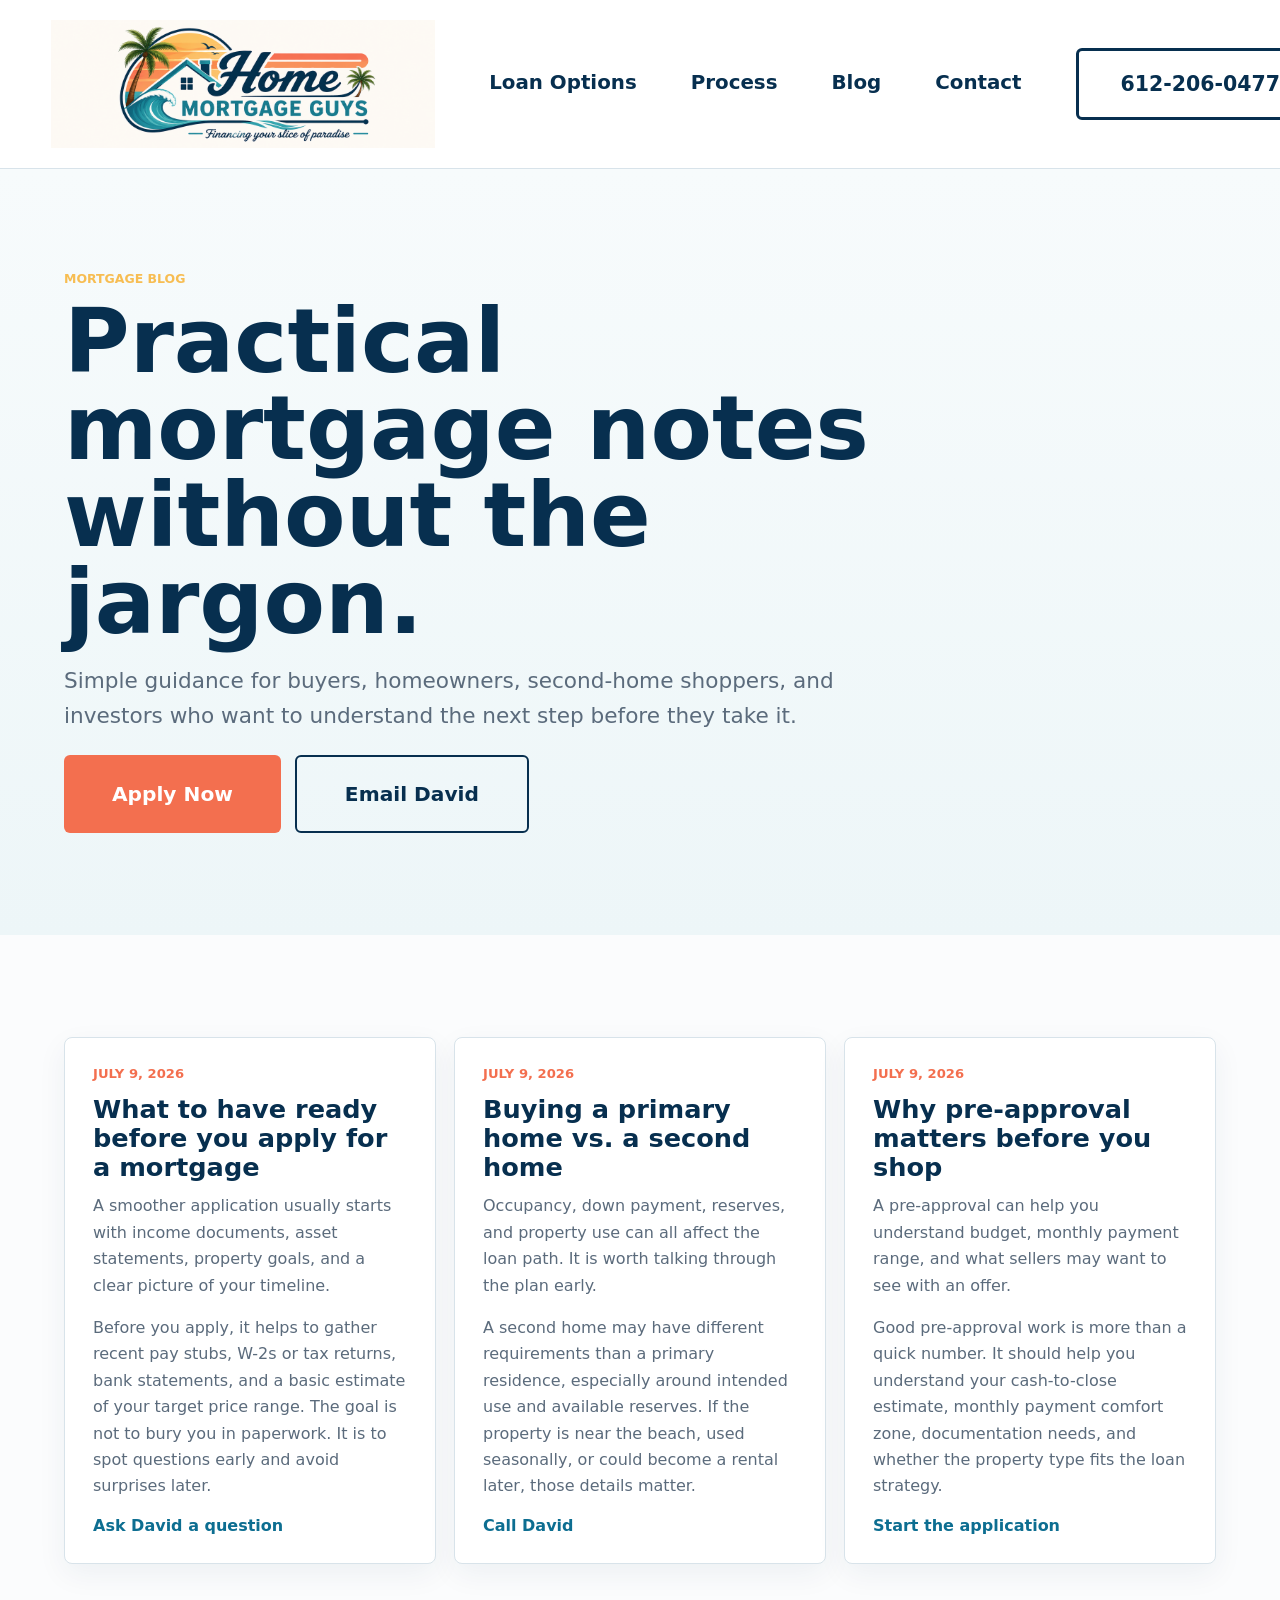
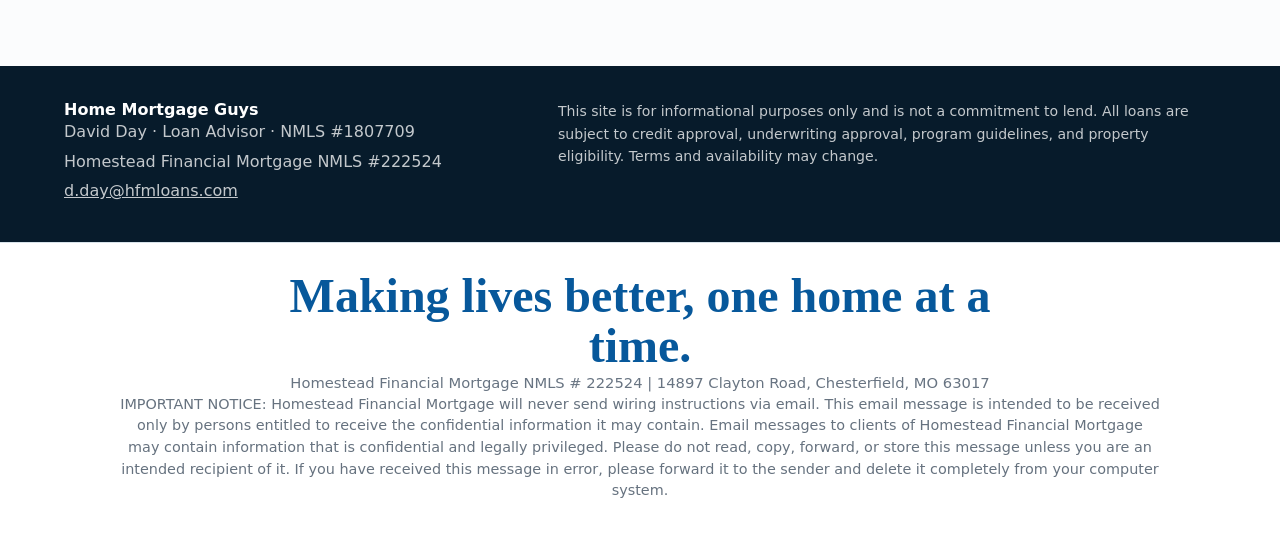
==== blog/index.html @ ededc148 "Move blog to separate page and enlarge header controls" ====
<!doctype html>
<html lang="en">
<head>
  <meta charset="utf-8">
  <meta name="viewport" content="width=device-width, initial-scale=1">
  <title>Mortgage Blog | Home Mortgage Guys</title>
  <meta name="description" content="Mortgage tips and updates from David Day, Loan Advisor NMLS #1807709 with Home Mortgage Guys.">
  <link rel="canonical" href="https://homemortgageguys.com/blog/">
  <meta property="og:title" content="Mortgage Blog | Home Mortgage Guys">
  <meta property="og:description" content="Practical mortgage notes for buyers, homeowners, second-home shoppers, and investors.">
  <meta property="og:type" content="website">
  <meta property="og:url" content="https://homemortgageguys.com/blog/">
  <meta property="og:image" content="https://homemortgageguys.com/assets/home-mortgage-guys-logo.png">
  <link rel="icon" href="/assets/home-mortgage-guys-logo.png">
  <link rel="stylesheet" href="/styles.css">
</head>
<body>
  <header class="site-header">
    <a class="brand" href="/" aria-label="Home Mortgage Guys home">
      <img src="/assets/home-mortgage-guys-logo.png" alt="Home Mortgage Guys">
    </a>
    <nav class="nav" aria-label="Primary navigation">
      <a href="/#loan-options">Loan Options</a>
      <a href="/#process">Process</a>
      <a href="/blog/">Blog</a>
      <a href="/#contact">Contact</a>
    </nav>
    <a class="header-call" href="tel:+16122060477" aria-label="Call David Day at 612-206-0477">612-206-0477</a>
  </header>

  <main>
    <section class="page-hero">
      <p class="eyebrow">Mortgage Blog</p>
      <h1>Practical mortgage notes without the jargon.</h1>
      <p>Simple guidance for buyers, homeowners, second-home shoppers, and investors who want to understand the next step before they take it.</p>
      <div class="hero-actions">
        <a class="button primary" href="https://homesteadfinancial.com/apply/?nmls=1807709">Apply Now</a>
        <a class="button secondary dark" href="mailto:d.day@hfmloans.com">Email David</a>
      </div>
    </section>

    <section class="section blog-section">
      <div class="blog-grid">
        <article class="blog-card">
          <p class="blog-date">July 9, 2026</p>
          <h2>What to have ready before you apply for a mortgage</h2>
          <p>A smoother application usually starts with income documents, asset statements, property goals, and a clear picture of your timeline.</p>
          <p>Before you apply, it helps to gather recent pay stubs, W-2s or tax returns, bank statements, and a basic estimate of your target price range. The goal is not to bury you in paperwork. It is to spot questions early and avoid surprises later.</p>
          <a href="mailto:d.day@hfmloans.com">Ask David a question</a>
        </article>
        <article class="blog-card">
          <p class="blog-date">July 9, 2026</p>
          <h2>Buying a primary home vs. a second home</h2>
          <p>Occupancy, down payment, reserves, and property use can all affect the loan path. It is worth talking through the plan early.</p>
          <p>A second home may have different requirements than a primary residence, especially around intended use and available reserves. If the property is near the beach, used seasonally, or could become a rental later, those details matter.</p>
          <a href="tel:+16122060477">Call David</a>
        </article>
        <article class="blog-card">
          <p class="blog-date">July 9, 2026</p>
          <h2>Why pre-approval matters before you shop</h2>
          <p>A pre-approval can help you understand budget, monthly payment range, and what sellers may want to see with an offer.</p>
          <p>Good pre-approval work is more than a quick number. It should help you understand your cash-to-close estimate, monthly payment comfort zone, documentation needs, and whether the property type fits the loan strategy.</p>
          <a href="https://homesteadfinancial.com/apply/?nmls=1807709">Start the application</a>
        </article>
      </div>
    </section>
  </main>

  <footer class="site-footer">
    <div>
      <strong>Home Mortgage Guys</strong>
      <p>David Day &middot; Loan Advisor &middot; NMLS #1807709</p>
      <p>Homestead Financial Mortgage NMLS #222524</p>
      <p><a href="mailto:d.day@hfmloans.com">d.day@hfmloans.com</a></p>
    </div>
    <p class="fine-print">
      This site is for informational purposes only and is not a commitment to lend. All loans are subject to credit approval, underwriting approval, program guidelines, and property eligibility. Terms and availability may change.
    </p>
  </footer>

  <section class="compliance-footer" aria-label="Homestead Financial Mortgage disclosure">
    <p class="tagline">Making lives better, one home at a time.</p>
    <p class="company-line">
      Homestead Financial Mortgage NMLS # 222524 | 14897 Clayton Road, Chesterfield, MO 63017
    </p>
    <p class="important-notice">
      IMPORTANT NOTICE: Homestead Financial Mortgage will never send wiring instructions via email. This email message is intended to be received only by persons entitled to receive the confidential information it may contain. Email messages to clients of Homestead Financial Mortgage may contain information that is confidential and legally privileged. Please do not read, copy, forward, or store this message unless you are an intended recipient of it. If you have received this message in error, please forward it to the sender and delete it completely from your computer system.
    </p>
  </section>
</body>
</html>
---- styles.css ----
:root {
  --navy: #072f4f;
  --blue: #0d6e91;
  --teal: #1598a6;
  --coral: #f36f4f;
  --gold: #f7bd52;
  --ink: #172231;
  --muted: #5b6b7c;
  --sand: #f8f4ec;
  --white: #ffffff;
  --line: #d8e3ea;
  --shadow: 0 20px 50px rgba(7, 47, 79, 0.15);
}

* {
  box-sizing: border-box;
}

html {
  scroll-behavior: smooth;
}

body {
  margin: 0;
  font-family: Inter, ui-sans-serif, system-ui, -apple-system, BlinkMacSystemFont, "Segoe UI", sans-serif;
  color: var(--ink);
  background: var(--white);
}

a {
  color: inherit;
}

.site-header {
  position: sticky;
  top: 0;
  z-index: 20;
  display: grid;
  grid-template-columns: auto 1fr auto;
  align-items: center;
  gap: 34px;
  padding: 20px clamp(18px, 4vw, 56px);
  background: rgba(255, 255, 255, 0.94);
  border-bottom: 1px solid var(--line);
  backdrop-filter: blur(14px);
}

.brand img {
  display: block;
  width: clamp(230px, 30vw, 430px);
  height: auto;
}

.nav {
  display: flex;
  justify-content: center;
  gap: 14px;
  color: var(--navy);
  font-weight: 900;
  font-size: 1.24rem;
}

.nav a,
.header-call {
  text-decoration: none;
}

.nav a {
  display: inline-flex;
  min-height: 56px;
  align-items: center;
  justify-content: center;
  padding: 0 20px;
  border-bottom: 3px solid transparent;
  white-space: nowrap;
}

.header-call {
  display: inline-flex;
  align-items: center;
  justify-content: center;
  min-height: 72px;
  padding: 0 42px;
  border: 3px solid var(--navy);
  border-radius: 6px;
  color: var(--navy);
  font-weight: 900;
  font-size: 1.28rem;
  white-space: nowrap;
}

.hero {
  min-height: 78vh;
  display: flex;
  align-items: center;
  padding: clamp(48px, 8vw, 96px) clamp(18px, 5vw, 72px);
  background:
    linear-gradient(100deg, rgba(7, 47, 79, 0.94), rgba(13, 110, 145, 0.82)),
    url("/assets/home-mortgage-guys-logo.png") center 12% / min(1050px, 96vw) auto no-repeat;
  color: var(--white);
  position: relative;
  overflow: hidden;
}

.hero::after {
  content: "";
  position: absolute;
  inset: auto 0 0;
  height: 14px;
  background: linear-gradient(90deg, var(--teal), var(--gold), var(--coral));
}

.hero-inner {
  width: min(960px, 100%);
  position: relative;
  z-index: 1;
}

.hero-logo {
  display: block;
  width: min(640px, 96%);
  height: auto;
  margin: 0 0 34px;
  padding: 14px 18px;
  background: rgba(255, 255, 255, 0.94);
  border-radius: 8px;
  box-shadow: var(--shadow);
}

.eyebrow {
  margin: 0 0 12px;
  color: var(--gold);
  font-size: 0.78rem;
  font-weight: 900;
  letter-spacing: 0;
  text-transform: uppercase;
}

h1,
h2,
h3,
p {
  margin-top: 0;
}

h1 {
  max-width: 940px;
  margin-bottom: 18px;
  font-size: clamp(2.4rem, 7vw, 5.8rem);
  line-height: 0.97;
  letter-spacing: 0;
}

.hero-copy {
  max-width: 720px;
  margin-bottom: 30px;
  color: rgba(255, 255, 255, 0.9);
  font-size: clamp(1.1rem, 2vw, 1.35rem);
  line-height: 1.55;
}

.hero-actions {
  display: flex;
  flex-wrap: wrap;
  gap: 14px;
}

.button {
  display: inline-flex;
  align-items: center;
  justify-content: center;
  min-height: 78px;
  padding: 0 48px;
  border-radius: 6px;
  text-decoration: none;
  font-weight: 900;
  font-size: 1.26rem;
}

.button.primary {
  background: var(--coral);
  color: var(--white);
}

.button.secondary {
  border: 2px solid rgba(255, 255, 255, 0.78);
  color: var(--white);
}

.button.secondary.light {
  border-color: var(--white);
  color: var(--white);
}

.button.secondary.dark {
  border: 2px solid var(--navy);
  color: var(--navy);
}

.trust-strip {
  display: grid;
  grid-template-columns: repeat(4, minmax(0, 1fr));
  gap: 1px;
  background: var(--line);
  border-bottom: 1px solid var(--line);
}

.trust-strip div {
  padding: 22px clamp(18px, 3vw, 36px);
  background: var(--sand);
}

.label {
  display: block;
  margin-bottom: 4px;
  color: var(--muted);
  font-size: 0.78rem;
  font-weight: 800;
  text-transform: uppercase;
}

.trust-strip strong {
  color: var(--navy);
  font-size: 1.05rem;
}

.section {
  padding: clamp(58px, 8vw, 104px) clamp(18px, 5vw, 72px);
}

.page-hero {
  padding: clamp(58px, 8vw, 112px) clamp(18px, 5vw, 72px);
  background: linear-gradient(180deg, #f7fbfc, #edf6f8);
}

.page-hero h1 {
  max-width: 960px;
  margin-bottom: 18px;
  color: var(--navy);
}

.page-hero p:not(.eyebrow) {
  max-width: 780px;
  color: var(--muted);
  font-size: clamp(1.1rem, 2vw, 1.35rem);
  line-height: 1.6;
}

.section-heading {
  max-width: 760px;
  margin-bottom: 34px;
}

.section-heading h2,
.feature-band h2,
.cta-section h2 {
  margin-bottom: 14px;
  color: var(--navy);
  font-size: clamp(2rem, 4vw, 3.4rem);
  line-height: 1.05;
  letter-spacing: 0;
}

.section-heading p:not(.eyebrow) {
  color: var(--muted);
  font-size: 1.08rem;
  line-height: 1.65;
}

.option-grid {
  display: grid;
  grid-template-columns: repeat(3, minmax(0, 1fr));
  gap: 18px;
}

.option-card {
  min-height: 190px;
  padding: 26px;
  border: 1px solid var(--line);
  border-radius: 8px;
  background: var(--white);
  box-shadow: 0 10px 30px rgba(7, 47, 79, 0.06);
}

.option-card h3 {
  margin-bottom: 10px;
  color: var(--blue);
  font-size: 1.25rem;
}

.option-card p,
.process-list p,
.feature-list p,
.cta-section p,
.fine-print,
.site-footer p {
  color: var(--muted);
  line-height: 1.6;
}

.process-section {
  background: linear-gradient(180deg, #f7fbfc, #eef7f8);
}

.process-list {
  display: grid;
  grid-template-columns: repeat(3, minmax(0, 1fr));
  gap: 18px;
  padding: 0;
  margin: 0;
  list-style: none;
}

.process-list li {
  display: grid;
  grid-template-columns: 56px 1fr;
  gap: 16px;
  padding: 26px;
  background: var(--white);
  border: 1px solid var(--line);
  border-radius: 8px;
}

.process-list span {
  display: inline-flex;
  width: 48px;
  height: 48px;
  align-items: center;
  justify-content: center;
  background: var(--navy);
  color: var(--white);
  border-radius: 50%;
  font-weight: 900;
}

.process-list h3 {
  margin-bottom: 8px;
  color: var(--navy);
}

.feature-band {
  display: grid;
  grid-template-columns: minmax(260px, 0.85fr) minmax(320px, 1fr);
  gap: clamp(30px, 6vw, 72px);
  align-items: start;
  background: var(--navy);
}

.feature-band h2 {
  color: var(--white);
}

.feature-list {
  display: grid;
  gap: 12px;
}

.feature-list p {
  margin: 0;
  padding: 18px 20px;
  color: var(--white);
  background: rgba(255, 255, 255, 0.1);
  border-left: 4px solid var(--gold);
  border-radius: 6px;
  font-weight: 700;
}

.blog-section {
  background: #fbfcfd;
}

.blog-grid {
  display: grid;
  grid-template-columns: repeat(3, minmax(0, 1fr));
  gap: 18px;
}

.blog-card {
  display: flex;
  min-height: 310px;
  flex-direction: column;
  padding: 28px;
  background: var(--white);
  border: 1px solid var(--line);
  border-radius: 8px;
  box-shadow: 0 10px 30px rgba(7, 47, 79, 0.06);
}

.blog-date {
  margin-bottom: 14px;
  color: var(--coral);
  font-size: 0.82rem;
  font-weight: 900;
  text-transform: uppercase;
}

.blog-card h3 {
  margin-bottom: 12px;
  color: var(--navy);
  font-size: 1.35rem;
  line-height: 1.18;
}

.blog-card h2 {
  margin-bottom: 12px;
  color: var(--navy);
  font-size: clamp(1.45rem, 2vw, 2rem);
  line-height: 1.12;
}

.blog-card p:not(.blog-date) {
  color: var(--muted);
  line-height: 1.65;
}

.blog-card a {
  margin-top: auto;
  color: var(--blue);
  font-weight: 900;
  text-decoration: none;
}

.cta-section {
  padding: clamp(64px, 9vw, 112px) clamp(18px, 5vw, 72px);
  background: linear-gradient(135deg, var(--teal), var(--blue));
  color: var(--white);
}

.cta-content {
  max-width: 780px;
}

.cta-section h2 {
  color: var(--white);
}

.cta-section p {
  max-width: 700px;
  color: rgba(255, 255, 255, 0.92);
  font-size: 1.08rem;
}

.cta-section p a {
  font-weight: 900;
}

.site-footer {
  display: grid;
  grid-template-columns: 1fr 1.4fr;
  gap: 24px;
  padding: 34px clamp(18px, 5vw, 72px);
  background: #071b2b;
  color: var(--white);
}

.site-footer p {
  margin-bottom: 4px;
  color: rgba(255, 255, 255, 0.76);
}

.fine-print {
  font-size: 0.88rem;
}

.compliance-footer {
  padding: 28px clamp(18px, 5vw, 72px) 34px;
  text-align: center;
  background: var(--white);
  border-top: 1px solid var(--line);
}

.compliance-footer p {
  margin: 0 auto;
}

.tagline {
  max-width: 780px;
  color: #07589b;
  font-family: "Brush Script MT", "Segoe Script", cursive;
  font-size: clamp(2rem, 4vw, 3rem);
  font-weight: 700;
  line-height: 1.05;
}

.company-line {
  max-width: 860px;
  margin-top: 22px;
  color: #687482;
  font-size: 0.92rem;
  line-height: 1.5;
}

.important-notice {
  max-width: 1040px;
  margin-top: 18px;
  color: #66727f;
  font-size: 0.9rem;
  line-height: 1.5;
}

@media (max-width: 900px) {
  .site-header {
    grid-template-columns: 1fr;
    gap: 12px;
  }

  .nav {
    order: 3;
    justify-content: flex-start;
    overflow-x: auto;
    padding-bottom: 2px;
  }

  .header-call {
    width: fit-content;
  }

  .hero {
    min-height: auto;
    background:
      linear-gradient(100deg, rgba(7, 47, 79, 0.95), rgba(13, 110, 145, 0.86)),
      url("/assets/home-mortgage-guys-logo.png") center 6% / 760px auto no-repeat;
  }

  .trust-strip,
  .option-grid,
  .process-list,
  .blog-grid,
  .feature-band,
  .site-footer {
    grid-template-columns: 1fr;
  }
}

@media (max-width: 560px) {
  .nav {
    gap: 18px;
    font-size: 0.9rem;
  }

  .hero-logo {
    margin-bottom: 28px;
  }

  .button {
    width: 100%;
  }
}
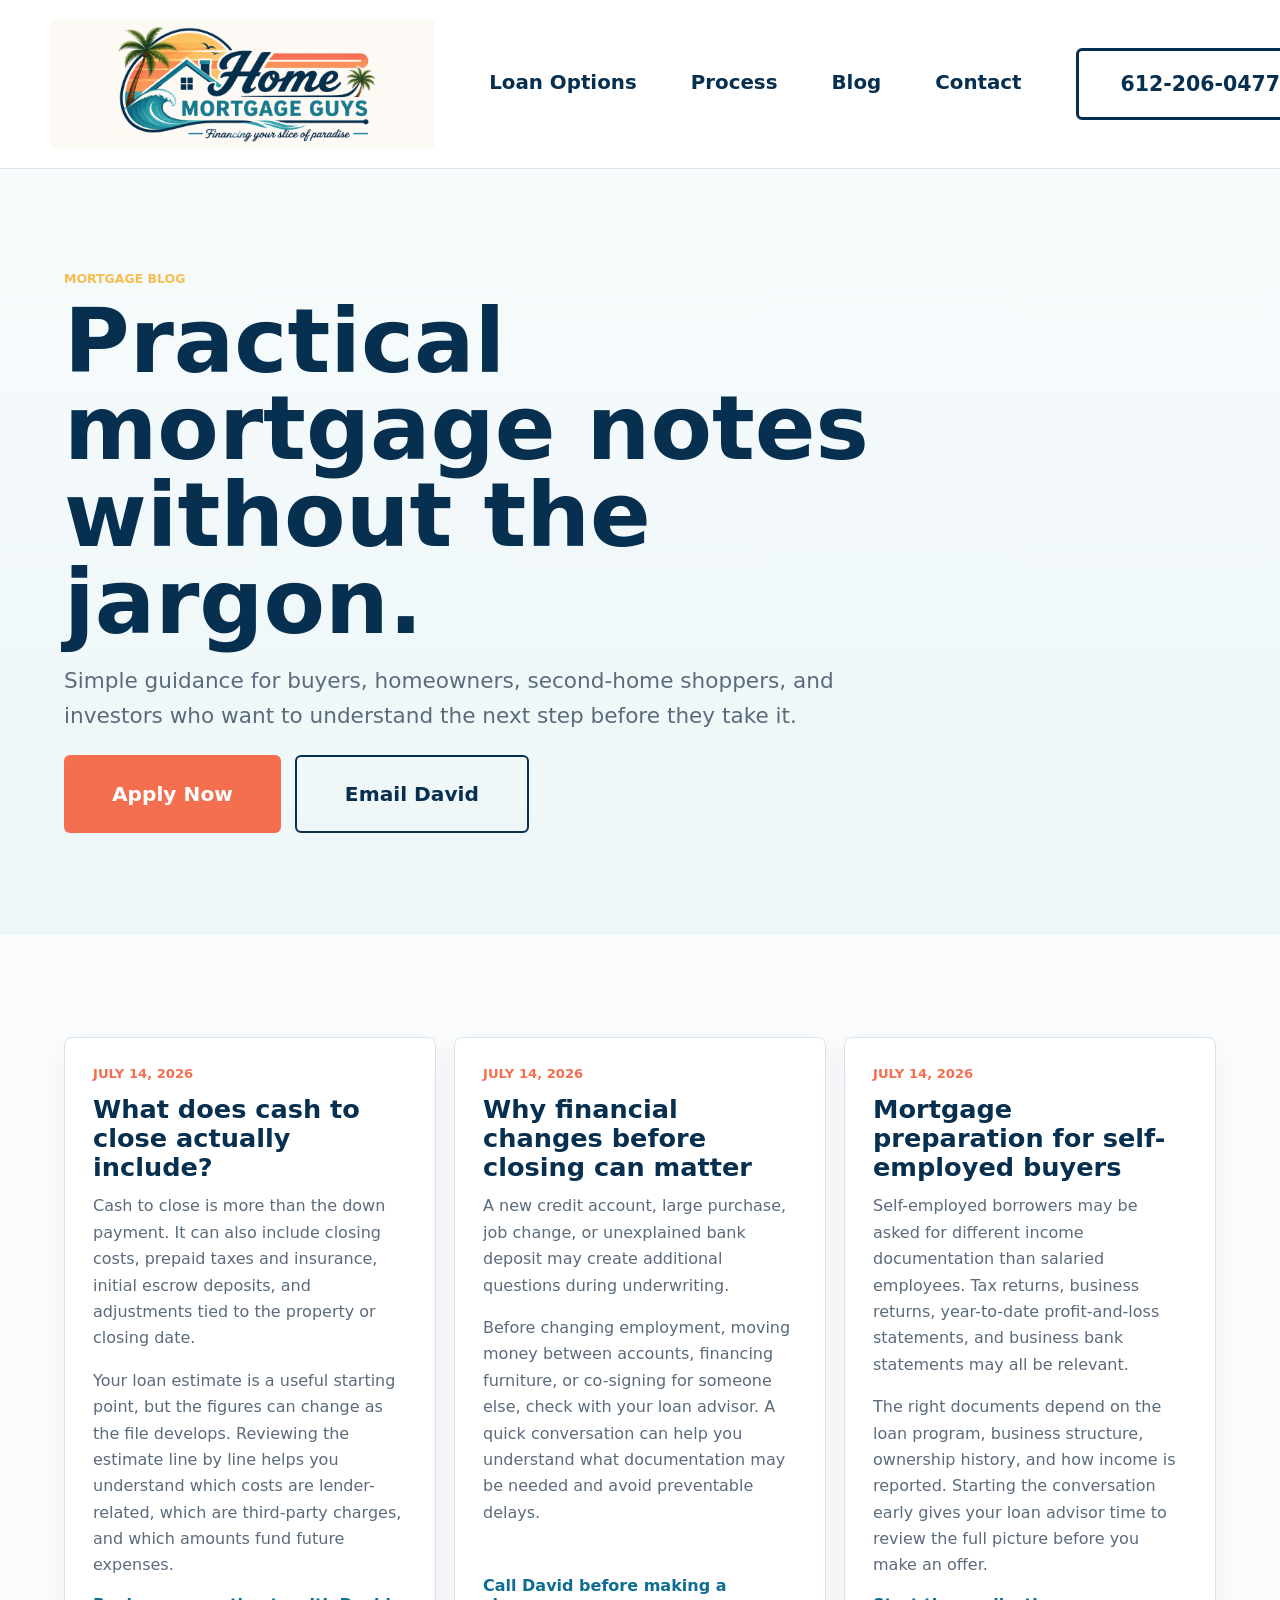
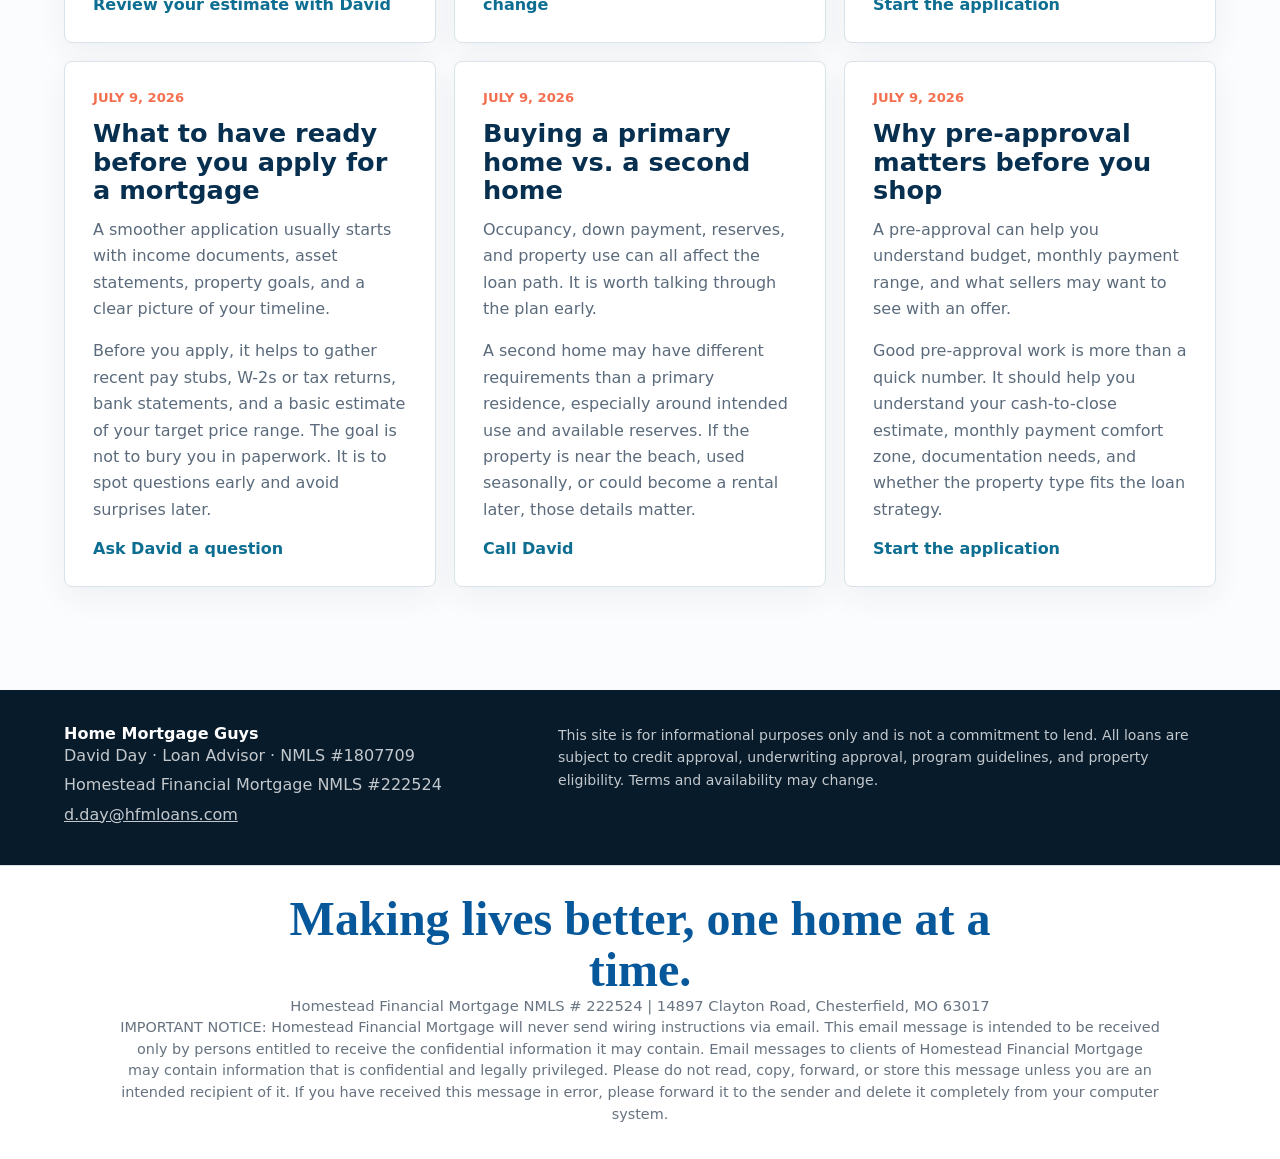
==== commit bde199f6: "Add July 14 mortgage blog updates" ====
--- a/blog/index.html
+++ b/blog/index.html
@@ -41,6 +41,27 @@
 
     <section class="section blog-section">
       <div class="blog-grid">
+        <article class="blog-card">
+          <p class="blog-date">July 14, 2026</p>
+          <h2>What does cash to close actually include?</h2>
+          <p>Cash to close is more than the down payment. It can also include closing costs, prepaid taxes and insurance, initial escrow deposits, and adjustments tied to the property or closing date.</p>
+          <p>Your loan estimate is a useful starting point, but the figures can change as the file develops. Reviewing the estimate line by line helps you understand which costs are lender-related, which are third-party charges, and which amounts fund future expenses.</p>
+          <a href="mailto:d.day@hfmloans.com">Review your estimate with David</a>
+        </article>
+        <article class="blog-card">
+          <p class="blog-date">July 14, 2026</p>
+          <h2>Why financial changes before closing can matter</h2>
+          <p>A new credit account, large purchase, job change, or unexplained bank deposit may create additional questions during underwriting.</p>
+          <p>Before changing employment, moving money between accounts, financing furniture, or co-signing for someone else, check with your loan advisor. A quick conversation can help you understand what documentation may be needed and avoid preventable delays.</p>
+          <a href="tel:+16122060477">Call David before making a change</a>
+        </article>
+        <article class="blog-card">
+          <p class="blog-date">July 14, 2026</p>
+          <h2>Mortgage preparation for self-employed buyers</h2>
+          <p>Self-employed borrowers may be asked for different income documentation than salaried employees. Tax returns, business returns, year-to-date profit-and-loss statements, and business bank statements may all be relevant.</p>
+          <p>The right documents depend on the loan program, business structure, ownership history, and how income is reported. Starting the conversation early gives your loan advisor time to review the full picture before you make an offer.</p>
+          <a href="https://homesteadfinancial.com/apply/?nmls=1807709">Start the application</a>
+        </article>
         <article class="blog-card">
           <p class="blog-date">July 9, 2026</p>
           <h2>What to have ready before you apply for a mortgage</h2>
--- a/styles.css
+++ b/styles.css
@@ -502,24 +502,67 @@
   .site-header {
     grid-template-columns: 1fr;
     gap: 12px;
+    padding: 14px clamp(16px, 5vw, 28px);
+  }
+
+  .brand {
+    justify-self: center;
+  }
+
+  .brand img {
+    width: min(420px, 84vw);
   }
 
   .nav {
     order: 3;
-    justify-content: flex-start;
-    overflow-x: auto;
-    padding-bottom: 2px;
+    justify-content: center;
+    flex-wrap: wrap;
+    gap: 8px;
+    width: 100%;
+    overflow: visible;
+    padding-bottom: 0;
+    font-size: 0.98rem;
+  }
+
+  .nav a {
+    min-height: 42px;
+    padding: 0 12px;
   }
 
   .header-call {
-    width: fit-content;
+    width: min(360px, 100%);
+    min-height: 58px;
+    justify-self: center;
+    padding: 0 24px;
+    font-size: 1.12rem;
   }
 
   .hero {
     min-height: auto;
+    padding: 34px clamp(16px, 5vw, 32px) 42px;
     background:
-      linear-gradient(100deg, rgba(7, 47, 79, 0.95), rgba(13, 110, 145, 0.86)),
-      url("/assets/home-mortgage-guys-logo.png") center 6% / 760px auto no-repeat;
+      linear-gradient(135deg, rgba(7, 47, 79, 0.98), rgba(13, 110, 145, 0.92));
+  }
+
+  .hero-logo {
+    width: min(340px, 100%);
+    margin: 0 auto 22px;
+    padding: 10px 12px;
+  }
+
+  h1 {
+    font-size: clamp(2.2rem, 8vw, 3.8rem);
+    line-height: 1.02;
+  }
+
+  .hero-copy {
+    font-size: 1.05rem;
+  }
+
+  .button {
+    min-height: 62px;
+    padding: 0 28px;
+    font-size: 1.08rem;
   }
 
   .trust-strip,
@@ -533,16 +576,78 @@
 }
 
 @media (max-width: 560px) {
+  .site-header {
+    position: static;
+    padding: 12px 16px 14px;
+    gap: 10px;
+  }
+
+  .brand img {
+    width: min(360px, 92vw);
+  }
+
+  .header-call {
+    width: 100%;
+    min-height: 48px;
+    font-size: 1rem;
+  }
+
   .nav {
-    gap: 18px;
-    font-size: 0.9rem;
+    display: grid;
+    grid-template-columns: repeat(4, minmax(0, 1fr));
+    gap: 6px;
+    font-size: 0.78rem;
+  }
+
+  .nav a {
+    min-height: 38px;
+    padding: 0 4px;
+    background: #f7fbfc;
+    border: 1px solid var(--line);
+    border-radius: 6px;
   }
 
   .hero-logo {
-    margin-bottom: 28px;
+    display: none;
+  }
+
+  .hero {
+    padding: 28px 16px 34px;
+  }
+
+  h1 {
+    margin-bottom: 14px;
+    font-size: clamp(2rem, 10vw, 2.7rem);
+    line-height: 1.03;
+  }
+
+  .hero-copy {
+    margin-bottom: 22px;
+    font-size: 1rem;
+    line-height: 1.55;
   }
 
   .button {
     width: 100%;
-  }
-}
+    min-height: 56px;
+    padding: 0 18px;
+    font-size: 1rem;
+  }
+
+  .section,
+  .page-hero,
+  .cta-section {
+    padding-right: 16px;
+    padding-left: 16px;
+  }
+
+  .option-card,
+  .process-list li,
+  .blog-card {
+    padding: 22px;
+  }
+
+  .trust-strip strong {
+    overflow-wrap: anywhere;
+  }
+}
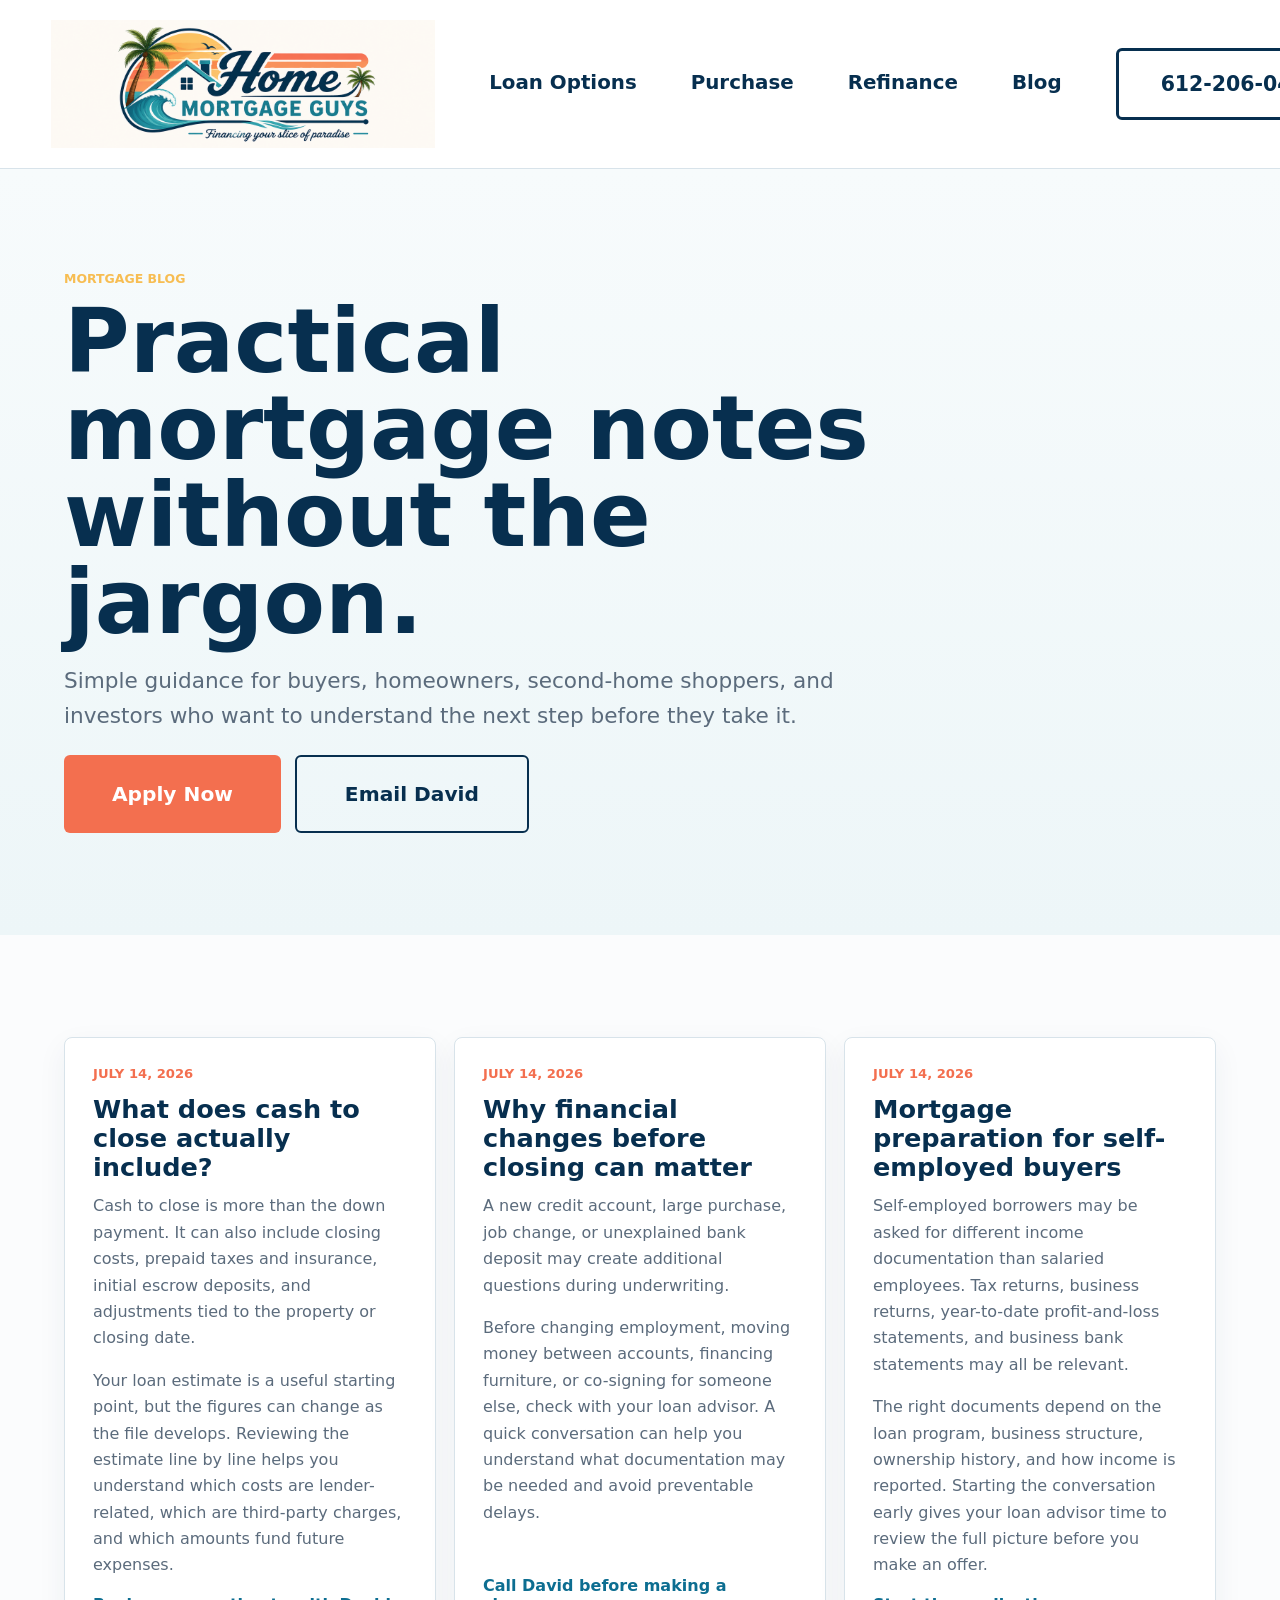
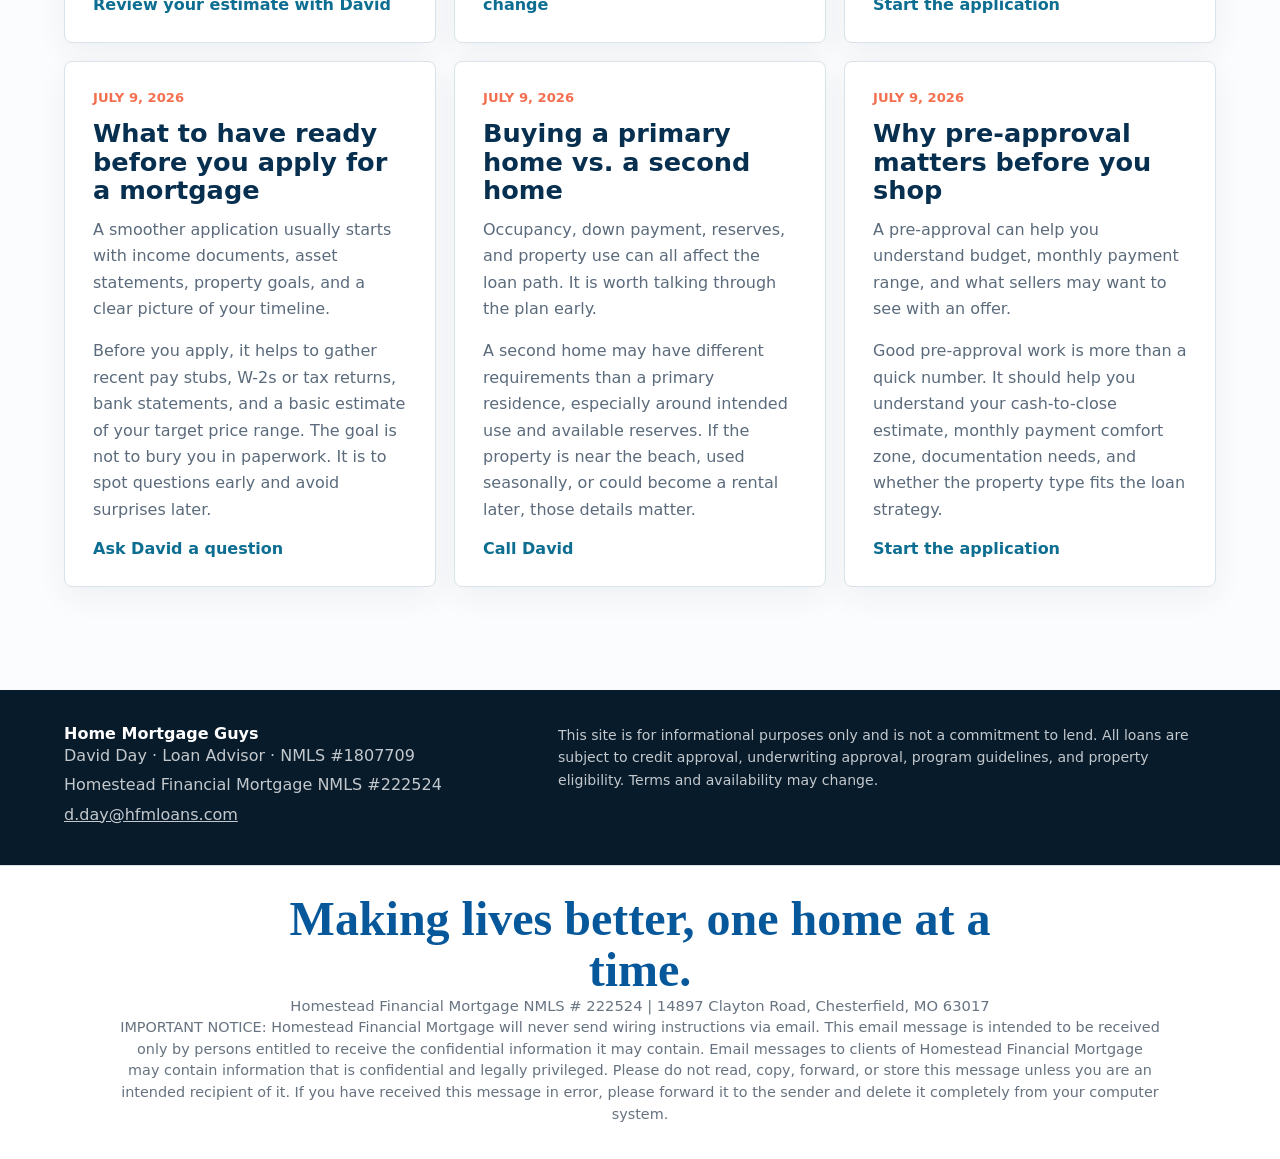
==== commit cf6db664: "Build out mortgage SEO pages" ====
--- a/blog/index.html
+++ b/blog/index.html
@@ -1,10 +1,19 @@
-<!doctype html>
+﻿<!doctype html>
 <html lang="en">
 <head>
   <meta charset="utf-8">
   <meta name="viewport" content="width=device-width, initial-scale=1">
+  <!-- Google tag (gtag.js) -->
+  <script async src="https://www.googletagmanager.com/gtag/js?id=G-T960KY4CE4"></script>
+  <script>
+    window.dataLayer = window.dataLayer || [];
+    function gtag(){dataLayer.push(arguments);}
+    gtag('js', new Date());
+
+    gtag('config', 'G-T960KY4CE4');
+  </script>
   <title>Mortgage Blog | Home Mortgage Guys</title>
-  <meta name="description" content="Mortgage tips and updates from David Day, Loan Advisor NMLS #1807709 with Home Mortgage Guys.">
+  <meta name="description" content="Mortgage tips from David Day, Loan Advisor NMLS #1807709, covering home purchases, refinancing, second homes, investment property financing, and loan preparation.">
   <link rel="canonical" href="https://homemortgageguys.com/blog/">
   <meta property="og:title" content="Mortgage Blog | Home Mortgage Guys">
   <meta property="og:description" content="Practical mortgage notes for buyers, homeowners, second-home shoppers, and investors.">
@@ -21,9 +30,9 @@
     </a>
     <nav class="nav" aria-label="Primary navigation">
       <a href="/#loan-options">Loan Options</a>
-      <a href="/#process">Process</a>
+      <a href="/home-purchase-mortgage/">Purchase</a>
+      <a href="/refinance-mortgage/">Refinance</a>
       <a href="/blog/">Blog</a>
-      <a href="/#contact">Contact</a>
     </nav>
     <a class="header-call" href="tel:+16122060477" aria-label="Call David Day at 612-206-0477">612-206-0477</a>
   </header>
@@ -110,3 +119,6 @@
   </section>
 </body>
 </html>
+
+
+
--- a/styles.css
+++ b/styles.css
@@ -1,4 +1,4 @@
-:root {
+﻿:root {
   --navy: #072f4f;
   --blue: #0d6e91;
   --teal: #1598a6;
@@ -287,6 +287,14 @@
   color: var(--blue);
   font-size: 1.25rem;
 }
+.option-card h3 a {
+  color: inherit;
+  text-decoration: none;
+}
+
+.option-card h3 a:hover {
+  text-decoration: underline;
+}
 
 .option-card p,
 .process-list p,
@@ -419,6 +427,69 @@
   font-weight: 900;
   text-decoration: none;
 }
+.content-layout {
+  display: grid;
+  grid-template-columns: minmax(0, 1fr) minmax(260px, 360px);
+  gap: clamp(28px, 5vw, 58px);
+  align-items: start;
+}
+
+.content-body {
+  max-width: 820px;
+}
+
+.content-body h2,
+.content-body h3 {
+  color: var(--navy);
+}
+
+.content-body p,
+.content-body li {
+  color: var(--muted);
+  line-height: 1.7;
+}
+
+.content-body ul {
+  padding-left: 22px;
+}
+
+.sidebar-card {
+  position: sticky;
+  top: 120px;
+  padding: 24px;
+  border: 1px solid var(--line);
+  border-radius: 8px;
+  background: #f7fbfc;
+}
+
+.sidebar-card h2 {
+  margin-bottom: 12px;
+  color: var(--navy);
+  font-size: 1.5rem;
+}
+
+.sidebar-card p {
+  color: var(--muted);
+  line-height: 1.6;
+}
+
+.faq-list {
+  display: grid;
+  gap: 16px;
+  margin-top: 24px;
+}
+
+.faq-item {
+  padding: 22px;
+  border: 1px solid var(--line);
+  border-radius: 8px;
+  background: var(--white);
+}
+
+.faq-item h3 {
+  margin-bottom: 8px;
+  color: var(--blue);
+}
 
 .cta-section {
   padding: clamp(64px, 9vw, 112px) clamp(18px, 5vw, 72px);
@@ -496,6 +567,60 @@
   color: #66727f;
   font-size: 0.9rem;
   line-height: 1.5;
+}
+
+.equal-housing-label {
+  position: fixed;
+  right: 18px;
+  bottom: 18px;
+  z-index: 40;
+  display: inline-flex;
+  align-items: center;
+  gap: 8px;
+  padding: 8px 10px;
+  background: rgba(255, 255, 255, 0.95);
+  border: 1px solid rgba(7, 47, 79, 0.18);
+  border-radius: 8px;
+  box-shadow: 0 10px 24px rgba(7, 47, 79, 0.16);
+  color: var(--navy);
+  font-size: 0.72rem;
+  font-weight: 800;
+  line-height: 1.05;
+  letter-spacing: 0.04em;
+  text-transform: uppercase;
+}
+
+.equal-housing-icon {
+  position: relative;
+  display: inline-block;
+  width: 28px;
+  height: 22px;
+  border: 2px solid currentColor;
+  border-top: 0;
+}
+
+.equal-housing-icon::before {
+  content: "";
+  position: absolute;
+  top: -9px;
+  left: 2px;
+  width: 20px;
+  height: 20px;
+  border-top: 2px solid currentColor;
+  border-left: 2px solid currentColor;
+  transform: rotate(45deg);
+  background: #fff;
+}
+
+.equal-housing-icon::after {
+  content: "=";
+  position: absolute;
+  right: 4px;
+  bottom: 0;
+  z-index: 1;
+  font-size: 1rem;
+  font-weight: 900;
+  line-height: 1;
 }
 
 @media (max-width: 900px) {
@@ -569,9 +694,14 @@
   .option-grid,
   .process-list,
   .blog-grid,
+  .content-layout,
   .feature-band,
   .site-footer {
     grid-template-columns: 1fr;
+  }
+
+  .sidebar-card {
+    position: static;
   }
 }
 
@@ -650,4 +780,23 @@
   .trust-strip strong {
     overflow-wrap: anywhere;
   }
-}
+
+  .equal-housing-label {
+    right: 12px;
+    bottom: 12px;
+    padding: 7px 8px;
+    font-size: 0.64rem;
+  }
+
+  .equal-housing-icon {
+    width: 24px;
+    height: 19px;
+  }
+
+  .equal-housing-icon::before {
+    top: -8px;
+    width: 17px;
+    height: 17px;
+  }
+}
+
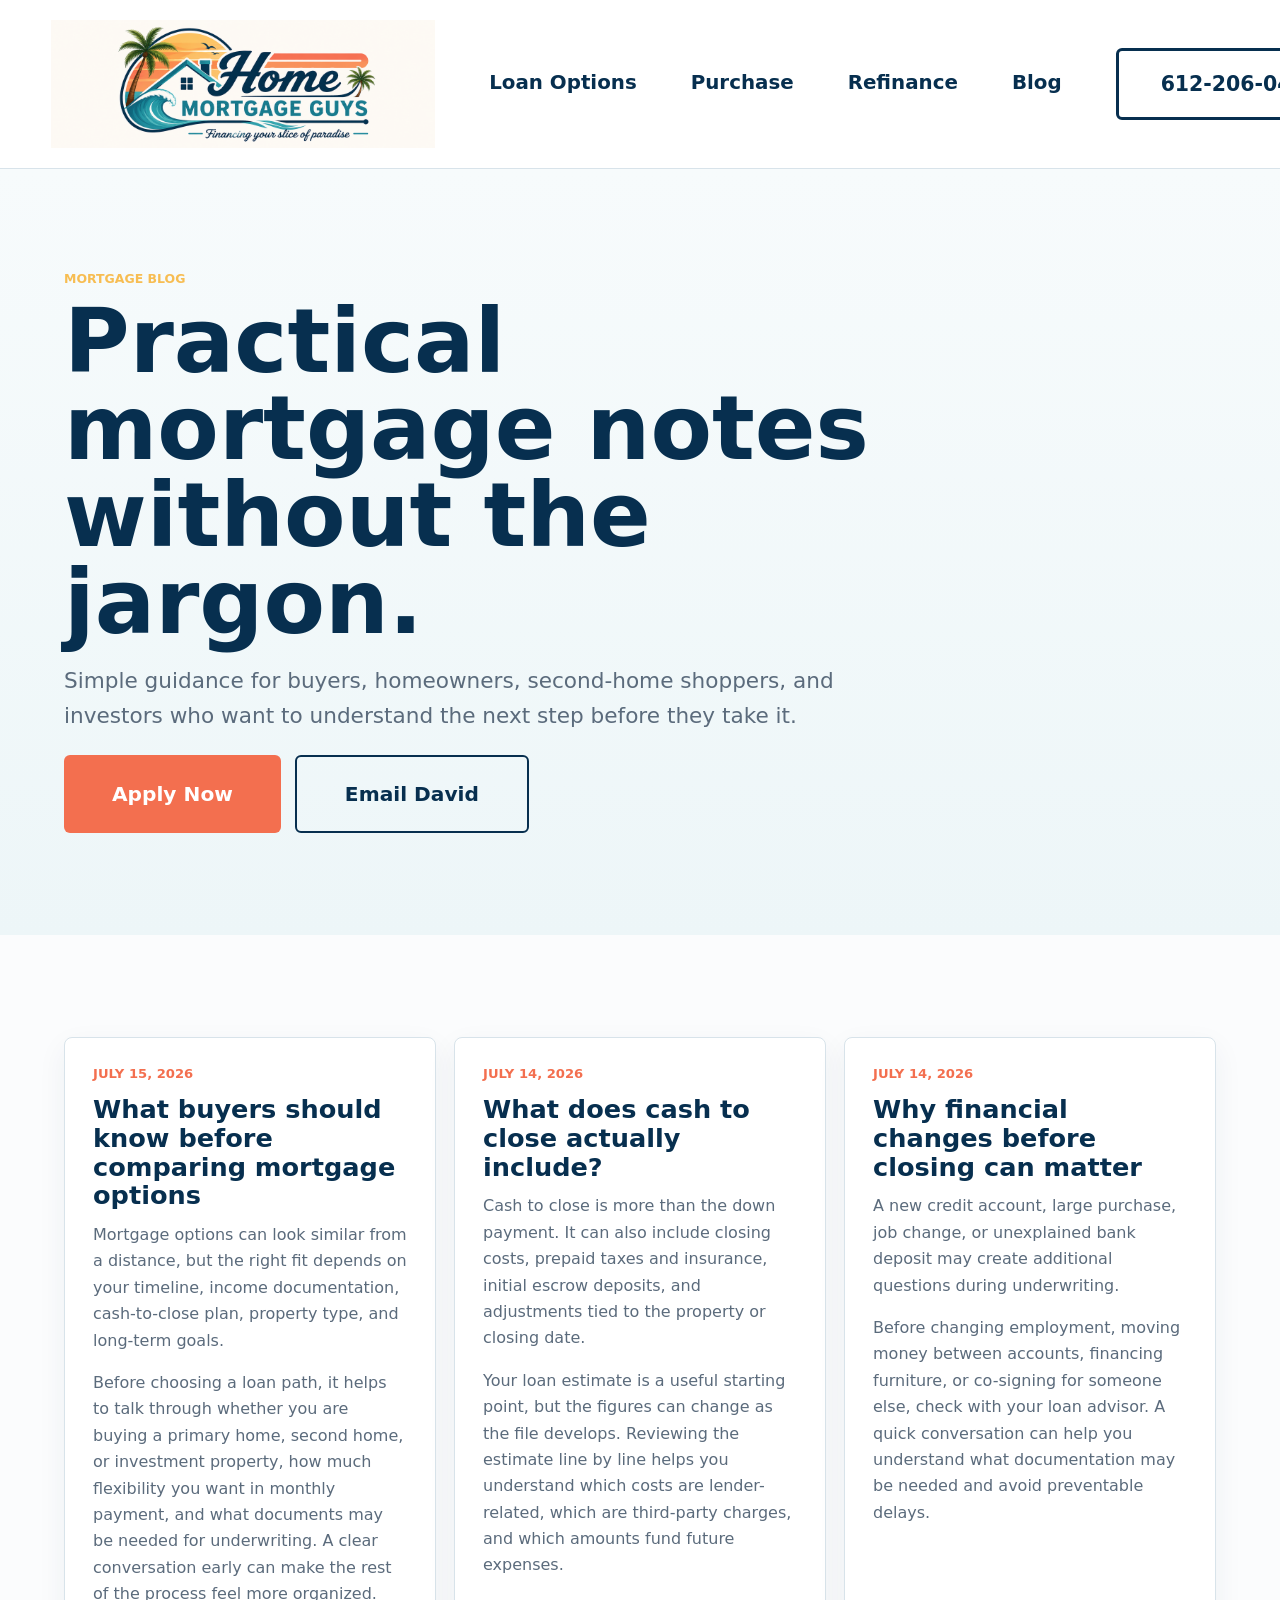
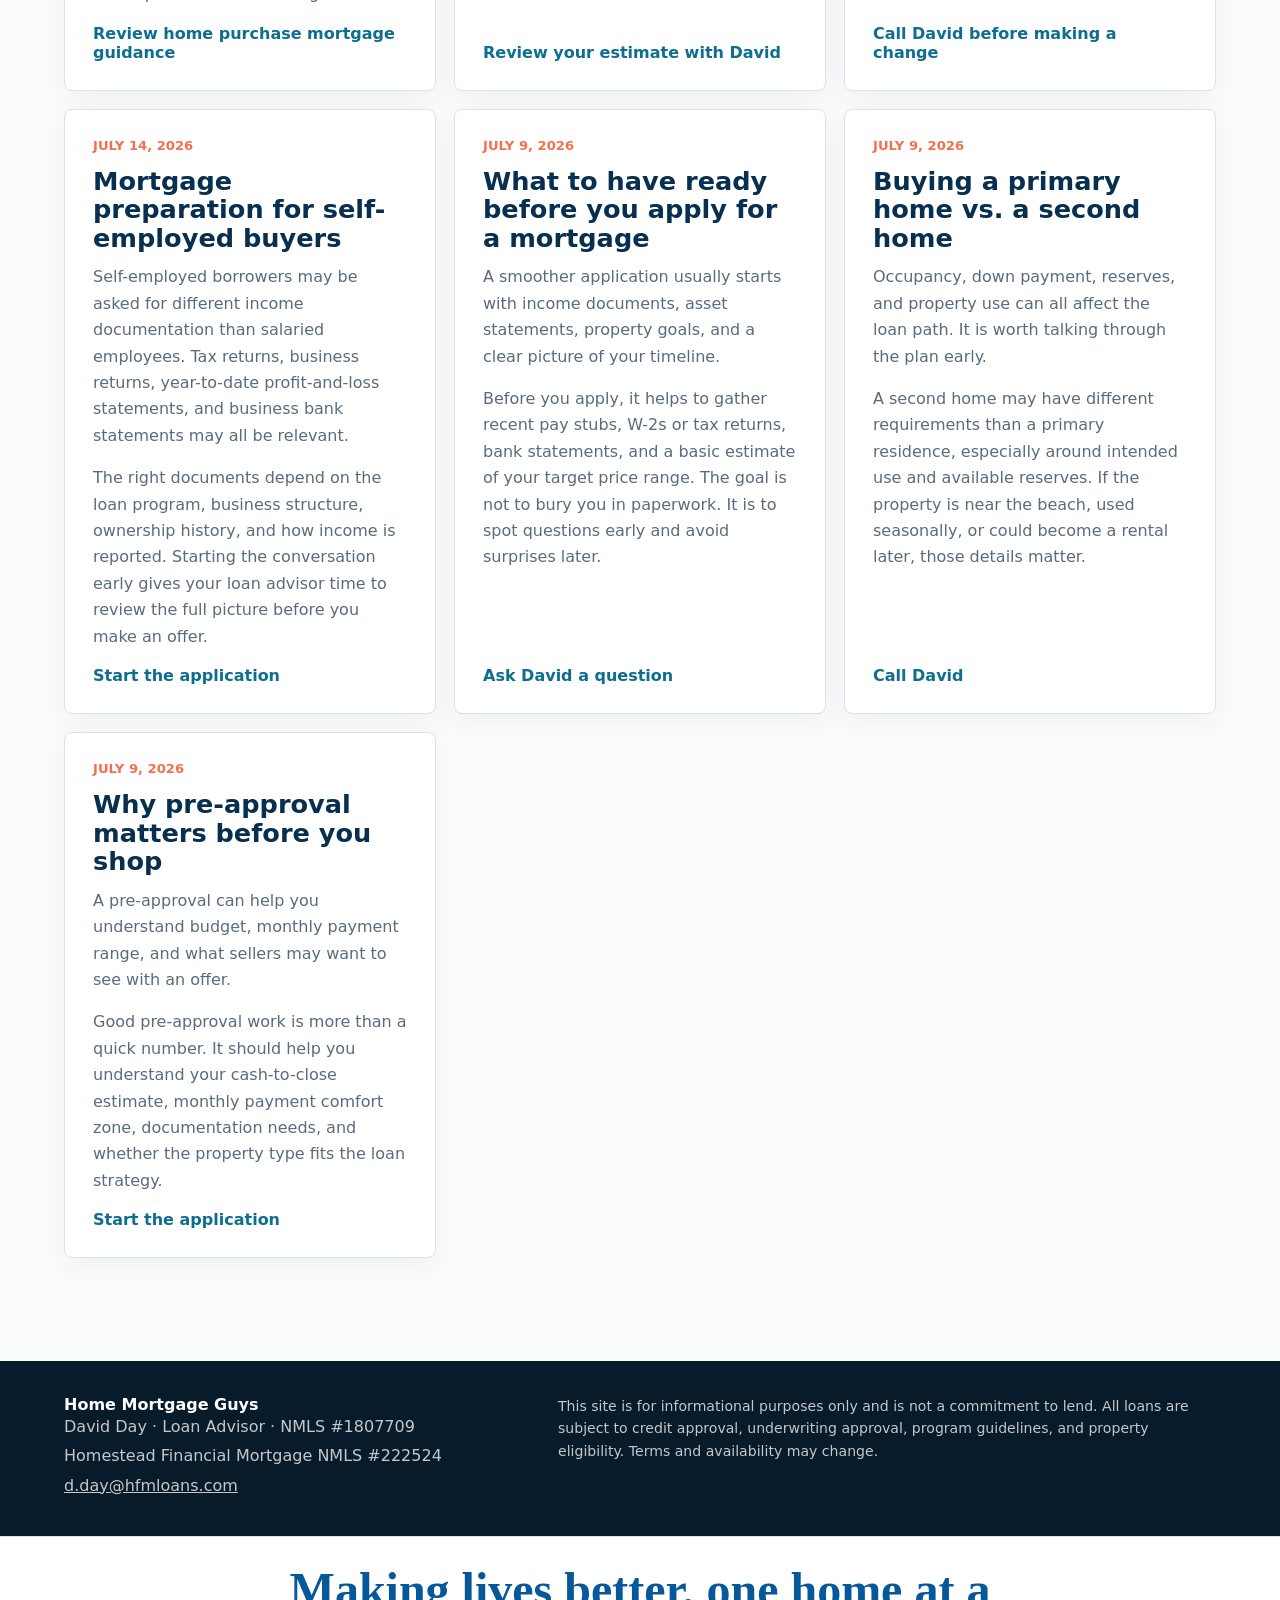
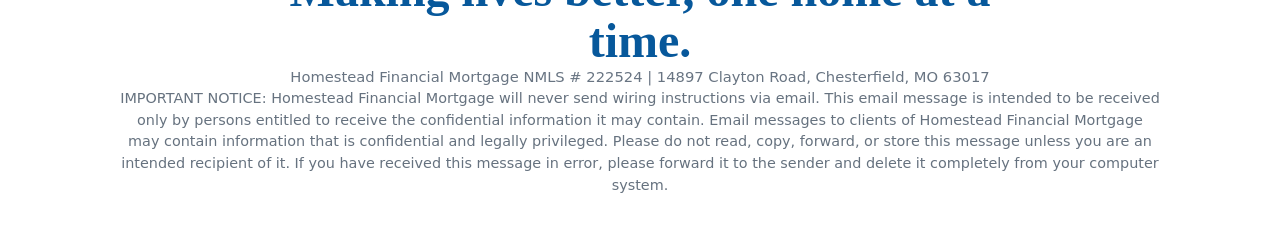
==== commit 6757917d: "Add July 15 mortgage blog post" ====
--- a/blog/index.html
+++ b/blog/index.html
@@ -20,7 +20,9 @@
   <meta property="og:type" content="website">
   <meta property="og:url" content="https://homemortgageguys.com/blog/">
   <meta property="og:image" content="https://homemortgageguys.com/assets/home-mortgage-guys-logo.png">
-  <link rel="icon" href="/assets/home-mortgage-guys-logo.png">
+  <link rel="icon" type="image/png" sizes="32x32" href="/assets/favicon-32.png">
+  <link rel="icon" type="image/png" sizes="48x48" href="/assets/favicon-48.png">
+  <link rel="apple-touch-icon" sizes="180x180" href="/assets/favicon-180.png">
   <link rel="stylesheet" href="/styles.css">
 </head>
 <body>
@@ -50,6 +52,13 @@
 
     <section class="section blog-section">
       <div class="blog-grid">
+        <article class="blog-card">
+          <p class="blog-date">July 15, 2026</p>
+          <h2>What buyers should know before comparing mortgage options</h2>
+          <p>Mortgage options can look similar from a distance, but the right fit depends on your timeline, income documentation, cash-to-close plan, property type, and long-term goals.</p>
+          <p>Before choosing a loan path, it helps to talk through whether you are buying a primary home, second home, or investment property, how much flexibility you want in monthly payment, and what documents may be needed for underwriting. A clear conversation early can make the rest of the process feel more organized.</p>
+          <a href="/home-purchase-mortgage/">Review home purchase mortgage guidance</a>
+        </article>
         <article class="blog-card">
           <p class="blog-date">July 14, 2026</p>
           <h2>What does cash to close actually include?</h2>
@@ -122,3 +131,5 @@
 
 
 
+
+
